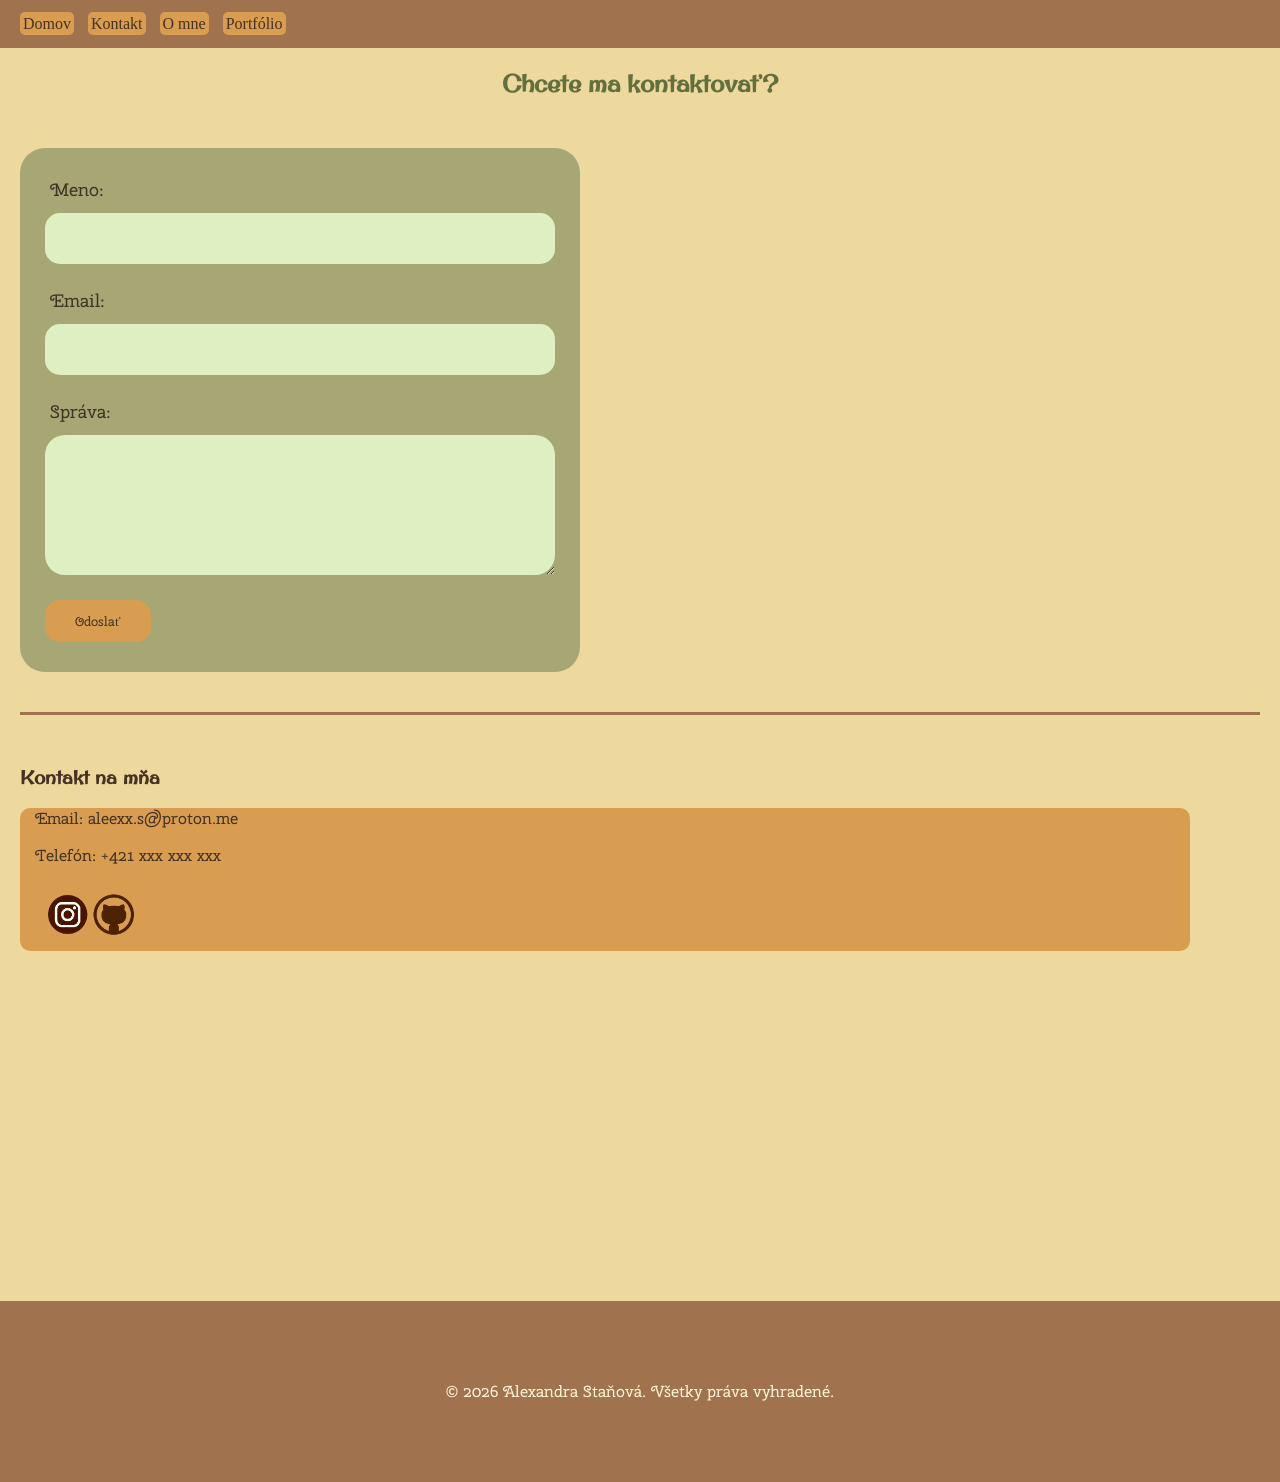
==== kontakt.html @ 29aafda0 "." ====
<!DOCTYPE html>
<html lang="en">
<head>
    <meta charset="UTF-8">
    <meta name="viewport" content="width=device-width, initial-scale=1.0">
    <link rel="stylesheet" href="assets/css/normalize.css">
    <link rel="stylesheet" href="assets/css/style.css">
    <title>Document</title>
</head>
<body>

<!--------------------------------------------------------------------->
    
    <header>
        <a href="index.html" class="header-domov">Domov</a>
        <a href="kontakt.html" class="header-kontakt">Kontakt</a>
        <a href="o-mne.html" class="header-omne">O mne</a>
        <a href="portfolio.html" class="header-portfolio">Portfólio</a>
    </header>

<!--------------------------------------------------------------------->

    <h2 class="kontakt-nadpis">Chcete ma kontaktovať?</h2>

    <section class="kontakt-form">
        <form>
            <label class="labels-kontakt">Meno:</label>
            <input type="text">

            <label class="labels-kontakt">Email:</label>
            <input type="email">

            <label class="labels-kontakt">Správa:</label>
            <textarea></textarea>

            <button type="submit">Odoslať</button>
        </form>
    </section>
<!--------------------------------------------------------------------->

    <h3 id="kontakt-border">Kontakt na mňa</h3>

    <section class="mail-telefon">
        <p>Email: aleexx.s@proton.me</p>
        <p>Telefón: +421 xxx xxx xxx</p>
        <img src="icons/Group 53.png" alt="kontakty" width="100px" height="auto">
    </section>

<!--------------------------------------------------------------------->

    <footer class="kontakt-footer">© 2026 Alexandra Staňová. Všetky práva vyhradené.</footer>

</body>
</html>
---- assets/css/style.css ----
@import url('https://fonts.googleapis.com/css2?family=Irish+Grover&family=Julius+Sans+One&family=Montserrat:ital,wght@0,100..900;1,100..900&display=swap');
@import url('https://fonts.googleapis.com/css2?family=Irish+Grover&family=Julius+Sans+One&family=Montserrat:ital,wght@0,100..900;1,100..900&family=Original+Surfer&display=swap');
@import url('https://fonts.googleapis.com/css2?family=Cherry+Swash:wght@400;700&family=Irish+Grover&family=Julius+Sans+One&family=Montserrat:ital,wght@0,100..900;1,100..900&family=Original+Surfer&display=swap');

:root{
    --primarna-pozadie: #EDD89D;
    --primarna-header-footer-sekcie: #A0724D;
    --primarna-border-nav: #D89D51;
    --text-podnadpisy: #453223;

    --elementy-sekcie: #A7A775;
    --sekundarna-nadpisy: #636F3C;
    --sekundarna-meno: #6A5435;
    
    --nadpisy-projektov: #FFF5D8;
    --imput-bordery: #DEF0C1;
}


/*----------------------------------------------------------------------------------*/


body{
    background-color: var(--primarna-pozadie);
    margin: 0;
}

footer{
    font-family: Cherry Swash;
    background-color: var(--primarna-header-footer-sekcie);
    color: var(--nadpisy-projektov);
    padding-top: 80px;
    margin-top: 50px;
    padding-bottom: 80px;
    text-align: center;
}

header{
    background-color: var(--primarna-header-footer-sekcie);
    padding: 15px;

}
.header-domov{
    font-family: Irish Grover;
    color: var(--text-podnadpisy);
    background-color: var(--primarna-border-nav);
    margin-right: 10px;
    padding: 3px;
    border-radius: 5px;
    margin-left: 5px;
}
.header-kontakt{
    font-family: Irish Grover;
    color: var(--text-podnadpisy);
    background-color: var(--primarna-border-nav);
    margin-right: 10px;
    padding: 3px;
    border-radius: 5px;
}
.header-omne{
    font-family: Irish Grover;
    color: var(--text-podnadpisy);
    background-color: var(--primarna-border-nav);
    margin-right: 10px;
    padding: 3px;
    border-radius: 5px;
}
.header-portfolio{
    font-family: Irish Grover;
    color: var(--text-podnadpisy);
    background-color: var(--primarna-border-nav);
    margin-right: 10px;
    padding: 3px;
    border-radius: 5px;
}


/*-------------------------------------------------------------------------------------*/


/*toto je domovska stranka*/


.farba-mena{
    color: var(--sekundarna-meno);
    font-family: Original Surfer;
    
}
.farba-portfolio{
    color: var(--sekundarna-nadpisy);
    font-family: Irish Grover;
}



p{
    font-family: Cherry Swash;
    color: var(--text-podnadpisy);
}
h3{

    color: var(--text-podnadpisy);
    font-family: Original Surfer;
}
h2{
    color: var(--text-podnadpisy);
    font-family: Original Surfer;
}
h4{
    font-family: Cherry Swash;
    color: var(--nadpisy-projektov);
}




.domov-popis{
    background-color: var(--imput-bordery);
    padding: 5px;
    border: var(--imput-bordery);
    border-radius: 10px;
    margin-left: 20px;
    margin-right: 20px;
    margin-bottom: 70px;
}

.o-mne{
    background-color: var(--primarna-border-nav);
    border-radius: 6px;
    padding: 5px;
    border-color: var(--primarna-border-nav);
    border-bottom: var(--primarna-border-nav);
    border-right: var(--primarna-border-nav);
    color: var(--text-podnadpisy);
    margin-top: 40px;
}
.sekcia-viac-omne{
    display: flex;
    flex-direction: column;
    align-items: center;
    border-bottom: solid;
    color: var(--primarna-header-footer-sekcie);
    padding-bottom: 40px;
    margin-left: 30px;
    margin-right: 30px;
    text-align: center;
}



.viac-projektov{
    background-color: var(--imput-bordery);
    color: var(--text-podnadpisy);
    border-radius: 7px;
    padding: 7px;
}
.sekcia-viac-projektov{
    display: flex;
    flex-direction: column;
    align-items: center;
    margin-top: 50px;
}



.kontaktovat{
    background-color: var(--primarna-border-nav);
    color: var(--text-podnadpisy);
    margin-left: 10px;
}
.border-kontakt{
    border-top: solid;
    color: var(--elementy-sekcie);
    margin-top: 90px;
    padding-top: 20px;
    margin-left: 30px;
    margin-right: 30px;
}
#ozvite-sa-nadpis{
    margin-left: 10px;
}





.border-nazov{
    background-color: var(--primarna-border-nav);
    text-align: center;
    border-radius: 7px;
    margin-left: 60px;
    margin-right: 60px;
}
.border-popis{
    background-color: var(--primarna-border-nav);
    border-radius: 7px;
}
.naj-projekty{
    background-color: var(--primarna-header-footer-sekcie);
    padding: 55px;
}

.naj-projekty-nadpis{
    background-color: var(--elementy-sekcie);
    text-align: center;
    margin-top: 60px;
    margin-left: 30px;
    margin-right: 30px;
    border-radius: 8px;
    padding-bottom: 7px;
    padding-top: 7px;
}

.obrazky{
    color: var(--primarna-pozadie);
    border: solid;
    border-width: 3px;
    border-radius: 6px;
    display: block;
    margin-left: auto;
    margin-right: auto;
}

.projekt-monet{
    border-bottom: solid;
    color: var(--primarna-pozadie);
    padding-bottom: 50px;
}
.projekt-buducnost{
    border-bottom: solid;
    color: var(--primarna-pozadie);
    padding-top: 70px;
    padding-bottom: 50px;
}


a{
    text-decoration: none;
    font-family: Cherry Swash;
}








/*-------------------------------------------------------------------------------------*/


/*toto je o mne*/


.o-mne-p{
    background-color: var(--imput-bordery);
    margin-left: 20px;
    margin-right: 20px;
    border-radius: 10px;
}

.meno-o-mne{
    font-family: Original Surfer;
    color: var(--sekundarna-nadpisy);
    
}

.nadpis-o-mne{
    font-family: Irish Grover;
    margin-left: 20px;
    color: var(--sekundarna-meno);
    margin-bottom: -5px;
}

.profile-header{
    display: flex;
    align-items: center;
    padding-left: 20px;
    padding-right: 20px;
}

.zručnosti-nadpis{
    color: var(--sekundarna-nadpisy);
    background-color: var(--imput-bordery);
    text-align: center;
    margin-left: 50px;
    margin-right: 50px;
    border-radius: 10px;
    margin-top: 50px;
    margin-bottom: 40px;
    padding-top: 7px;
    padding-bottom: 7px;
}
.zručnosti-sekcia{
    border-top: solid;
    border-bottom: solid;
    color: var(--elementy-sekcie);
    margin-left: 20px;
    margin-right: 20px;
    margin-top: 75px;
    margin-bottom: 90px;
}

#pfp{
    color: var(--primarna-header-footer-sekcie);
    border: solid;
    border-width: 6px;
    border-radius: 50%;
    display: block;
    width: 150px;
    margin-left: auto; /* pushes image to the right inside .profile-header */
    margin-right: 0;
    margin-bottom: 20px;
    margin-top: 20px;
}

.zručnosti-kvety{
    margin-left: 15px;
    margin-right: 15px;
    margin-bottom: 40px;
}






/*-------------------------------------------------------------------------------------*/


/*toto je portfolio*/


.projekty-portfolio{
    font-family: Irish Grover;
    color: var(--sekundarna-nadpisy);
    text-align: right;
}
.portfolio-text{
    background-color: var(--imput-bordery);
    border-radius: 10px;
    margin-bottom: 35px;
}
.projekty-uvod{
    border-bottom: solid;
    color: var(--primarna-header-footer-sekcie);
    margin-left: 20px;
    margin-right: 20px;
    margin-bottom: 90px;
}



.projekty-nazvy{
    background-color: var(--primarna-border-nav);
    color: var(--nadpisy-projektov);
    text-align: center;
    border-radius: 8px;
    margin-left: 70px;
    margin-right: 70px;
    font-family: Cherry Swash;
    padding: 5px;
}

.projekty-popis{
    background-color: var(--primarna-border-nav);
    border-radius: 5px;
    margin-left: 20px;
    margin-right: 20px;
    margin-bottom: 70px;
}

.projekt{
    border-color: var(--primarna-header-footer-sekcie);
    border: solid;
}

.projekty-sekcie{
    border-bottom: solid;
    margin-left: 20px;
    margin-right: 20px;
    color: var(--primarna-header-footer-sekcie);
    margin-bottom: 60px;
}



.obrazky2{
    color: var(--primarna-header-footer-sekcie);
    border: solid;
    border-radius: 5px;
    border-width: 4px;
    display: block;
    margin-left: auto;
    margin-right: auto;
}






/*-------------------------------------------------------------------------------------*/


/*toto je kontakt*/


.kontakt-nadpis{
    color: var(--sekundarna-nadpisy);
    text-align: center;
}

form{
    background-color: var(--elementy-sekcie);
    margin-left: 20px;
    margin-right: 20px;
    padding: 30px 25px;
    border-radius: 25px;
    max-width: 560px;
    box-sizing: border-box;
}

.labels-kontakt{
    display: block;
    font-family: Cherry Swash;
    color: var(--text-podnadpisy);
    margin-bottom: 12px;
    margin-left: 5px;
    font-size: 18px;
}

input{
    display: block;
    width: 100%;
    background-color: var(--imput-bordery);
    border: none;
    border-radius: 15px;
    padding: 18px 16px;
    margin-bottom: 25px;
    box-sizing: border-box;
}

textarea{
    display: block;
    width: 100%;
    min-height: 140px;
    background-color: var(--imput-bordery);
    border: none;
    border-radius: 20px;
    padding: 18px 16px;
    margin-bottom: 25px;
    box-sizing: border-box;
}

button{
    display: inline-flex;
    align-items: center;
    justify-content: center;
    margin-left: auto;
    padding: 12px 30px;
    border: none;
    border-radius: 15px;
    background-color: var(--primarna-border-nav);
    color: var(--text-podnadpisy);
    font-family: Cherry Swash;
    cursor: pointer;
}

.mail-telefon{
    background-color: var(--primarna-border-nav);
    margin-left: 20px;
    margin-right: 90px;
    padding-left: 15px;
    border-radius: 10px;
}

.kontakt-footer{
    margin-top: 350px;
    padding-bottom: 80px;
}

.kontakt-form{
    margin-top: 50px;
}
#kontakt-border{
    border-top: solid;
    border-color: var(--primarna-header-footer-sekcie);
    margin-top: 40px;
    padding-top: 50px;
    margin-left: 20px;
    margin-right: 20px;
}
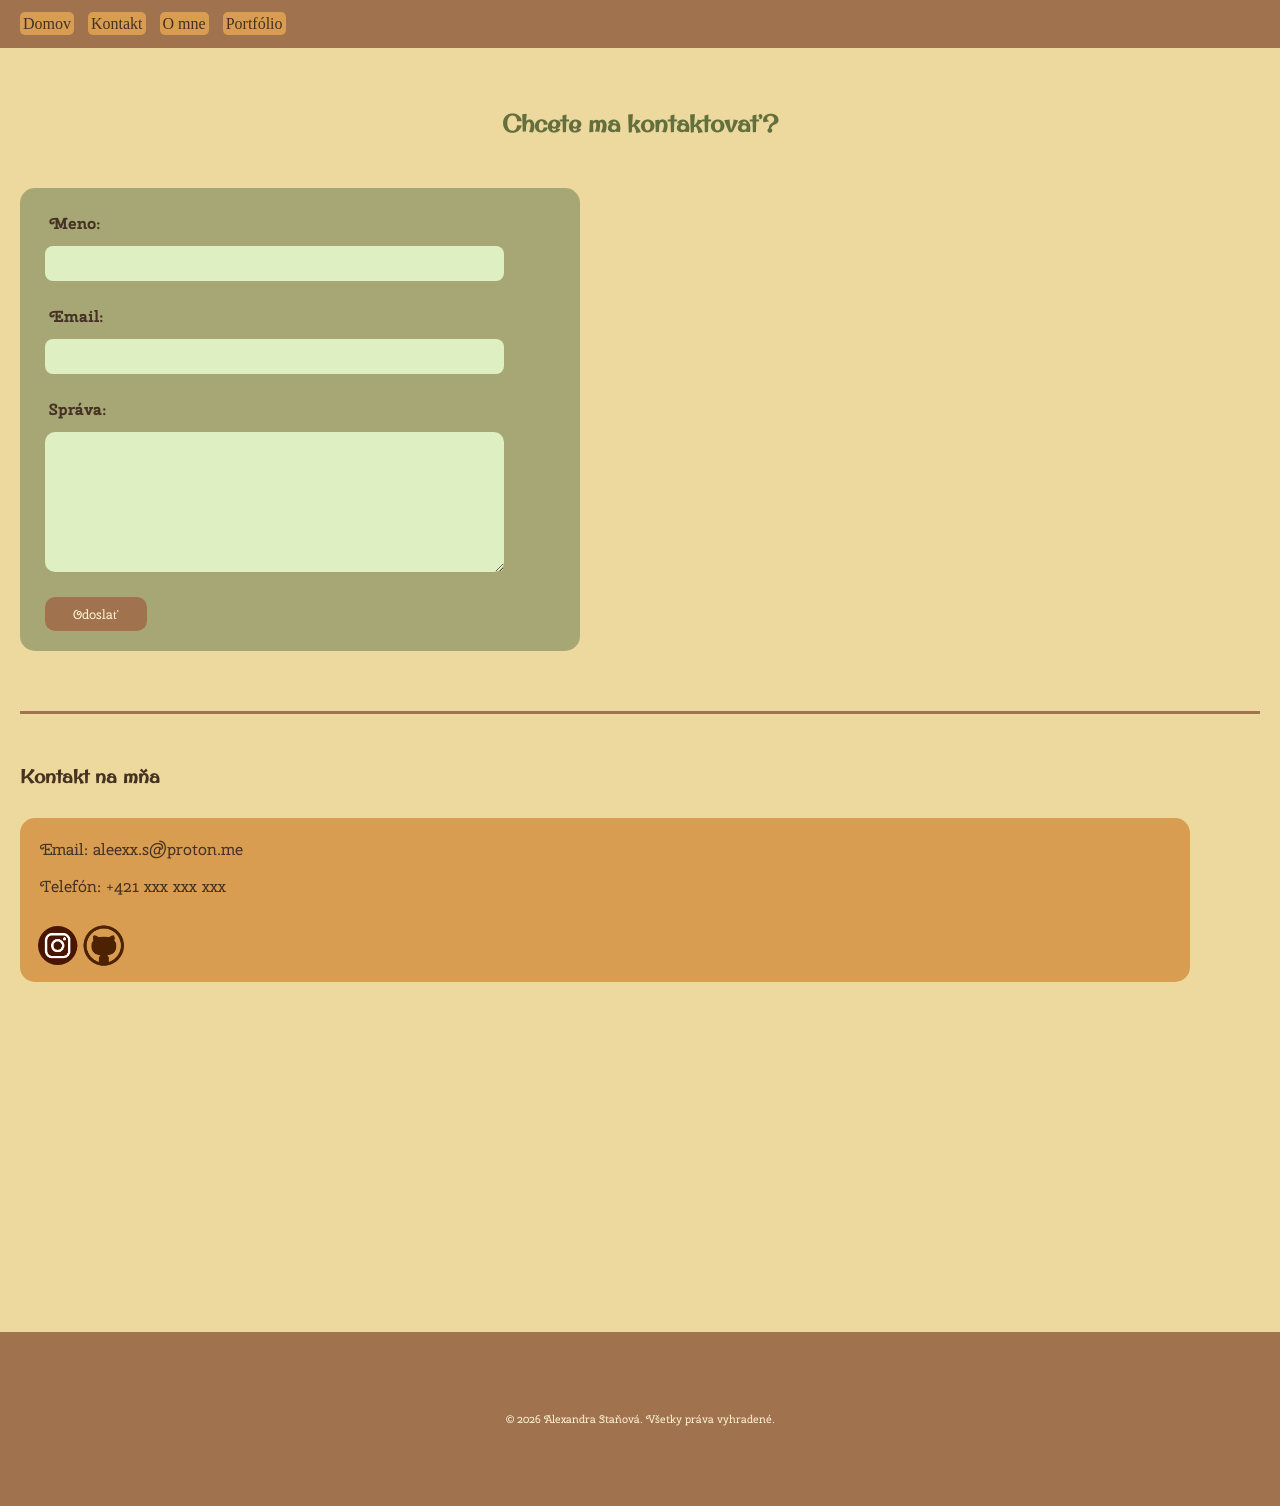
==== commit 10324659: "." ====
--- a/kontakt.html
+++ b/kontakt.html
@@ -43,7 +43,7 @@
     <section class="mail-telefon">
         <p>Email: aleexx.s@proton.me</p>
         <p>Telefón: +421 xxx xxx xxx</p>
-        <img src="icons/Group 53.png" alt="kontakty" width="100px" height="auto">
+        <img id="ikonky" src="icons/Group 53.png" alt="kontakty" width="100px" height="auto">
     </section>
 
 <!--------------------------------------------------------------------->
--- a/assets/css/style.css
+++ b/assets/css/style.css
@@ -33,6 +33,8 @@
     margin-top: 50px;
     padding-bottom: 80px;
     text-align: center;
+    font-size: 11px;
+    font-weight: lighter;
 }
 
 header{
@@ -116,12 +118,41 @@
 
 .domov-popis{
     background-color: var(--imput-bordery);
-    padding: 5px;
+    padding: 20px 20px 18px;
     border: var(--imput-bordery);
     border-radius: 10px;
-    margin-left: 20px;
-    margin-right: 20px;
-    margin-bottom: 70px;
+    margin: 0;
+    box-sizing: border-box;
+    max-width: 560px;
+}
+
+.hero{
+    display: flex;
+    align-items: flex-start;
+    gap: 30px;
+    margin: 20px;
+}
+
+.hero-image img{
+    display: block;
+    width: 100px;
+    height: auto;
+}
+
+.hero-text{
+    display: flex;
+    flex-direction: column;
+    gap: 20px;
+}
+
+.hero-headings h1{
+    margin: 0;
+}
+
+.hero-headings{
+    display: flex;
+    flex-direction: column;
+    gap: 5px;
 }
 
 .o-mne{
@@ -133,6 +164,8 @@
     border-right: var(--primarna-border-nav);
     color: var(--text-podnadpisy);
     margin-top: 40px;
+    font-size: 14px;
+    margin-bottom: 25px;
 }
 .sekcia-viac-omne{
     display: flex;
@@ -144,6 +177,7 @@
     margin-left: 30px;
     margin-right: 30px;
     text-align: center;
+    margin-top: 70px;
 }
 
 
@@ -153,6 +187,7 @@
     color: var(--text-podnadpisy);
     border-radius: 7px;
     padding: 7px;
+    font-size: 14px;
 }
 .sekcia-viac-projektov{
     display: flex;
@@ -190,10 +225,12 @@
     border-radius: 7px;
     margin-left: 60px;
     margin-right: 60px;
+    font-size: 15px;
 }
 .border-popis{
     background-color: var(--primarna-border-nav);
     border-radius: 7px;
+    font-size: 13px;
 }
 .naj-projekty{
     background-color: var(--primarna-header-footer-sekcie);
@@ -203,12 +240,14 @@
 .naj-projekty-nadpis{
     background-color: var(--elementy-sekcie);
     text-align: center;
-    margin-top: 60px;
-    margin-left: 30px;
-    margin-right: 30px;
-    border-radius: 8px;
-    padding-bottom: 7px;
-    padding-top: 7px;
+    margin-top: 100px;
+    margin-left: 60px;
+    margin-right: 60px;
+    border-radius: 10px;
+    padding-bottom: 11px;
+    padding-top: 11px;
+    font-size: 18px;
+    margin-bottom: 25px;
 }
 
 .obrazky{
@@ -256,13 +295,20 @@
     background-color: var(--imput-bordery);
     margin-left: 20px;
     margin-right: 20px;
-    border-radius: 10px;
+    border-radius: 15px;
+    font-size: 14px;
+    padding-top: 5px;
+    padding-bottom: 5px;
+    padding-left: 20px;
+    padding-right: 20px;
+    margin-top: 20px;
 }
 
 .meno-o-mne{
     font-family: Original Surfer;
     color: var(--sekundarna-nadpisy);
-    
+    margin-top: -60px;
+    font-weight: 600;
 }
 
 .nadpis-o-mne{
@@ -270,6 +316,8 @@
     margin-left: 20px;
     color: var(--sekundarna-meno);
     margin-bottom: -5px;
+    font-size: 27px;
+    font-weight: lighter;
 }
 
 .profile-header{
@@ -290,6 +338,8 @@
     margin-bottom: 40px;
     padding-top: 7px;
     padding-bottom: 7px;
+    font-size: 22px;
+    font-weight: 600;
 }
 .zručnosti-sekcia{
     border-top: solid;
@@ -311,7 +361,7 @@
     margin-left: auto; /* pushes image to the right inside .profile-header */
     margin-right: 0;
     margin-bottom: 20px;
-    margin-top: 20px;
+    margin-top: 70px;
 }
 
 .zručnosti-kvety{
@@ -335,17 +385,26 @@
     font-family: Irish Grover;
     color: var(--sekundarna-nadpisy);
     text-align: right;
+    margin-top: 30px;
+    font-size: 45px;
+    font-weight: lighter;
 }
 .portfolio-text{
     background-color: var(--imput-bordery);
-    border-radius: 10px;
+    border-radius: 15px;
     margin-bottom: 35px;
+    font-size: 13px;
+    padding-left: 15px;
+    padding-right: 15px;
+    padding-bottom: 15px;
+    padding-top: 15px;
+    margin-left: 50px;
 }
 .projekty-uvod{
     border-bottom: solid;
     color: var(--primarna-header-footer-sekcie);
-    margin-left: 20px;
-    margin-right: 20px;
+    margin-left: 30px;
+    margin-right: 30px;
     margin-bottom: 90px;
 }
 
@@ -355,19 +414,29 @@
     background-color: var(--primarna-border-nav);
     color: var(--nadpisy-projektov);
     text-align: center;
-    border-radius: 8px;
+    border-radius: 9px;
     margin-left: 70px;
     margin-right: 70px;
     font-family: Cherry Swash;
-    padding: 5px;
+    font-size: 17px;
+    font-weight: lighter;
+    padding-top: 8px;
+    padding-bottom: 8px;
 }
 
 .projekty-popis{
     background-color: var(--primarna-border-nav);
-    border-radius: 5px;
+    border-radius: 10px;
     margin-left: 20px;
     margin-right: 20px;
     margin-bottom: 70px;
+    font-size: 13px;
+    padding-top: 15px;
+    padding-bottom: 25px;
+    padding-left: 20px;
+    padding-right: 20px;
+    text-align: center;
+    margin-top: 25px;
 }
 
 .projekt{
@@ -377,8 +446,8 @@
 
 .projekty-sekcie{
     border-bottom: solid;
-    margin-left: 20px;
-    margin-right: 20px;
+    margin-left: 30px;
+    margin-right: 30px;
     color: var(--primarna-header-footer-sekcie);
     margin-bottom: 60px;
 }
@@ -409,6 +478,7 @@
 .kontakt-nadpis{
     color: var(--sekundarna-nadpisy);
     text-align: center;
+    margin-top: 60px;
 }
 
 form{
@@ -416,7 +486,9 @@
     margin-left: 20px;
     margin-right: 20px;
     padding: 30px 25px;
-    border-radius: 25px;
+    padding-top: 25px;
+    padding-bottom: 20px;
+    border-radius: 15px;
     max-width: 560px;
     box-sizing: border-box;
 }
@@ -427,28 +499,29 @@
     color: var(--text-podnadpisy);
     margin-bottom: 12px;
     margin-left: 5px;
-    font-size: 18px;
+    font-size: 16px;
+    font-weight: 600;
 }
 
 input{
     display: block;
-    width: 100%;
+    width: 90%;
     background-color: var(--imput-bordery);
     border: none;
-    border-radius: 15px;
-    padding: 18px 16px;
+    border-radius: 8px;
+    padding: 10px 8px;
     margin-bottom: 25px;
     box-sizing: border-box;
 }
 
 textarea{
     display: block;
-    width: 100%;
+    width: 90%;
     min-height: 140px;
     background-color: var(--imput-bordery);
     border: none;
-    border-radius: 20px;
-    padding: 18px 16px;
+    border-radius: 10px;
+    padding: 10px 8px;
     margin-bottom: 25px;
     box-sizing: border-box;
 }
@@ -458,11 +531,11 @@
     align-items: center;
     justify-content: center;
     margin-left: auto;
-    padding: 12px 30px;
+    padding: 8px 28px;
     border: none;
-    border-radius: 15px;
-    background-color: var(--primarna-border-nav);
-    color: var(--text-podnadpisy);
+    border-radius: 10px;
+    background-color: var(--primarna-header-footer-sekcie);
+    color: var(--nadpisy-projektov);
     font-family: Cherry Swash;
     cursor: pointer;
 }
@@ -472,7 +545,11 @@
     margin-left: 20px;
     margin-right: 90px;
     padding-left: 15px;
-    border-radius: 10px;
+    border-radius: 15px;
+    padding-top: 5px;
+    padding-left: 20px;
+    padding-right: 5px;
+    
 }
 
 .kontakt-footer{
@@ -486,8 +563,13 @@
 #kontakt-border{
     border-top: solid;
     border-color: var(--primarna-header-footer-sekcie);
-    margin-top: 40px;
+    margin-top: 60px;
     padding-top: 50px;
     margin-left: 20px;
     margin-right: 20px;
+    margin-bottom: 30px;
+}
+
+#ikonky{
+    margin-left: -15px;
 }
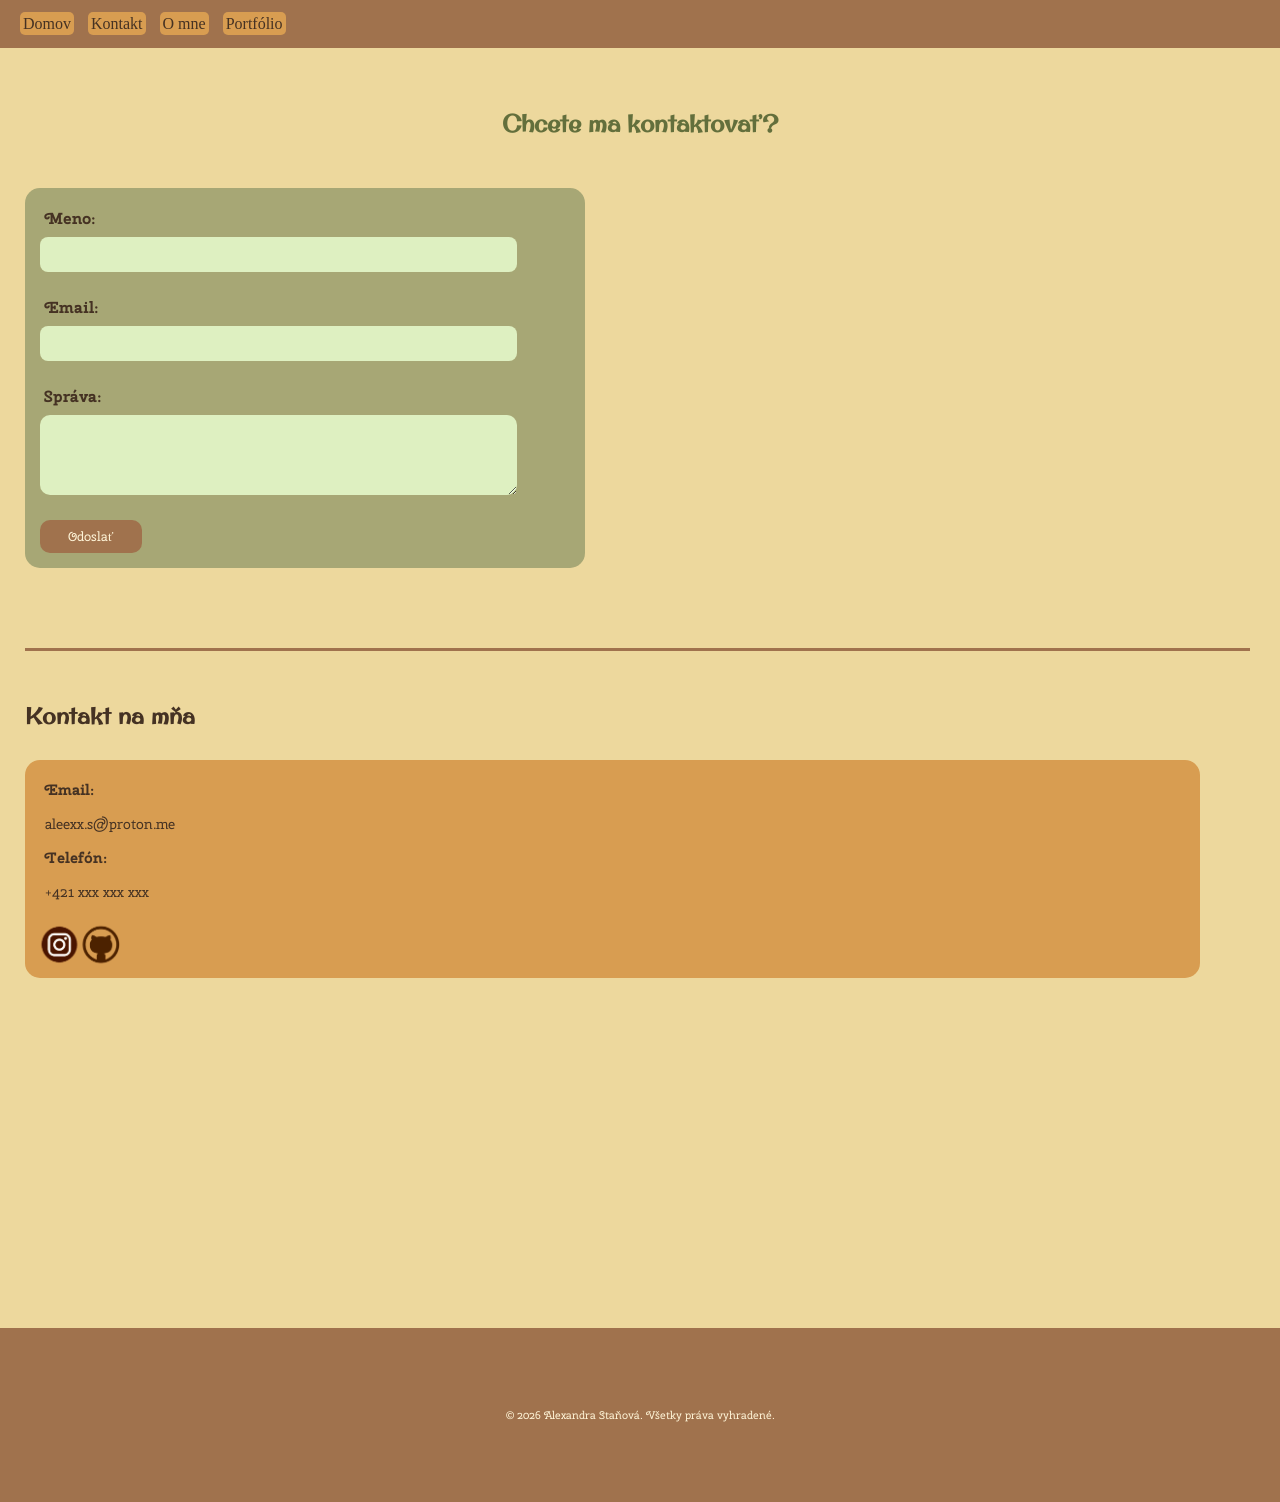
==== commit e5958808: "." ====
--- a/kontakt.html
+++ b/kontakt.html
@@ -41,9 +41,9 @@
     <h3 id="kontakt-border">Kontakt na mňa</h3>
 
     <section class="mail-telefon">
-        <p>Email: aleexx.s@proton.me</p>
-        <p>Telefón: +421 xxx xxx xxx</p>
-        <img id="ikonky" src="icons/Group 53.png" alt="kontakty" width="100px" height="auto">
+        <p class="kontakt-nazvy">Email:</p><p>aleexx.s@proton.me</p>
+        <p class="kontakt-nazvy">Telefón:</p><p>+421 xxx xxx xxx</p>
+        <img id="ikonky" src="icons/Group 53.png" alt="kontakty" width="90px" height="auto">
     </section>
 
 <!--------------------------------------------------------------------->
--- a/assets/css/style.css
+++ b/assets/css/style.css
@@ -86,11 +86,15 @@
 .farba-mena{
     color: var(--sekundarna-meno);
     font-family: Original Surfer;
-    
+    font-size: 22px;
+    letter-spacing: 5px;
+    padding-top: 20px;
 }
 .farba-portfolio{
     color: var(--sekundarna-nadpisy);
     font-family: Irish Grover;
+    font-size: 50px;
+    font-weight: light;
 }
 
 
@@ -118,12 +122,17 @@
 
 .domov-popis{
     background-color: var(--imput-bordery);
-    padding: 20px 20px 18px;
+    padding-right: 20px;
+    padding-bottom: 5px;
+    padding-top: 5px;
+    padding-left: 20px;
+    /*padding: 20px 20px 18px;*/
     border: var(--imput-bordery);
-    border-radius: 10px;
+    border-radius: 15px;
     margin: 0;
     box-sizing: border-box;
     max-width: 560px;
+    font-size: 13px;
 }
 
 .hero{
@@ -134,7 +143,7 @@
 }
 
 .hero-image img{
-    display: block;
+    /*display: block;*/
     width: 100px;
     height: auto;
 }
@@ -152,7 +161,7 @@
 .hero-headings{
     display: flex;
     flex-direction: column;
-    gap: 5px;
+    /*gap: 5px;*/
 }
 
 .o-mne{
@@ -222,19 +231,22 @@
 .border-nazov{
     background-color: var(--primarna-border-nav);
     text-align: center;
+    border-radius: 10px;
+    font-size: 14px;
+}
+.border-popis{
+    background-color: var(--primarna-border-nav);
     border-radius: 7px;
-    margin-left: 60px;
-    margin-right: 60px;
-    font-size: 15px;
-}
-.border-popis{
-    background-color: var(--primarna-border-nav);
-    border-radius: 7px;
-    font-size: 13px;
+    font-size: 12px;
+    padding: 0 10px 2px;
 }
 .naj-projekty{
     background-color: var(--primarna-header-footer-sekcie);
-    padding: 55px;
+    padding: 24px 18px 36px;
+    display: grid;
+    gap: 22px;
+    max-width: 980px;
+    margin: 0 auto;
 }
 
 .naj-projekty-nadpis{
@@ -254,23 +266,38 @@
     color: var(--primarna-pozadie);
     border: solid;
     border-width: 3px;
-    border-radius: 6px;
+    border-radius: 10px;
     display: block;
-    margin-left: auto;
-    margin-right: auto;
-}
-
-.projekt-monet{
-    border-bottom: solid;
+    width: 160px;
+    height: auto;
+    margin: 0 auto;
+    
+}
+
+.projekt-karta{
+    display: grid;
+    grid-template-columns: 180px 1fr;
+    gap: 10px;
+    align-items: center;
+    border-bottom: 2px solid var(--primarna-pozadie);
+    padding-bottom: 40px;
+}
+
+.projekt-text{
+    display: flex;
+    flex-direction: column;
+    gap: 10px;
+}
+
+.projekt-monet,
+.projekt-buducnost{
     color: var(--primarna-pozadie);
-    padding-bottom: 50px;
-}
+}
+
 .projekt-buducnost{
-    border-bottom: solid;
-    color: var(--primarna-pozadie);
-    padding-top: 70px;
-    padding-bottom: 50px;
-}
+    padding-top: 8px;
+}
+
 
 
 a{
@@ -338,8 +365,9 @@
     margin-bottom: 40px;
     padding-top: 7px;
     padding-bottom: 7px;
-    font-size: 22px;
+    font-size: 21px;
     font-weight: 600;
+    
 }
 .zručnosti-sekcia{
     border-top: solid;
@@ -365,9 +393,19 @@
 }
 
 .zručnosti-kvety{
-    margin-left: 15px;
-    margin-right: 15px;
-    margin-bottom: 40px;
+    display: grid;
+    grid-template-columns: repeat(2, 1fr);
+    gap: 12px 10px;
+    justify-items: center;
+    align-items: center;
+    margin: 0 12px 30px;
+}
+
+.zručnosti-kvety img{
+    width: 135px;
+    height: auto;
+    display: block;
+    
 }
 
 
@@ -483,21 +521,22 @@
 
 form{
     background-color: var(--elementy-sekcie);
-    margin-left: 20px;
-    margin-right: 20px;
-    padding: 30px 25px;
-    padding-top: 25px;
-    padding-bottom: 20px;
+    margin-left: 25px;
+    margin-right: 25px;
+    padding: 20px 15px;
+    padding-top: 20px;
+    padding-bottom: 15px;
     border-radius: 15px;
     max-width: 560px;
     box-sizing: border-box;
+    margin-bottom: 80px;
 }
 
 .labels-kontakt{
     display: block;
     font-family: Cherry Swash;
     color: var(--text-podnadpisy);
-    margin-bottom: 12px;
+    margin-bottom: 8px;
     margin-left: 5px;
     font-size: 16px;
     font-weight: 600;
@@ -517,7 +556,7 @@
 textarea{
     display: block;
     width: 90%;
-    min-height: 140px;
+    min-height: 80px;
     background-color: var(--imput-bordery);
     border: none;
     border-radius: 10px;
@@ -538,18 +577,19 @@
     color: var(--nadpisy-projektov);
     font-family: Cherry Swash;
     cursor: pointer;
+    font-size: 13px;
 }
 
 .mail-telefon{
     background-color: var(--primarna-border-nav);
-    margin-left: 20px;
-    margin-right: 90px;
+    margin-left: 25px;
+    margin-right: 80px;
     padding-left: 15px;
     border-radius: 15px;
     padding-top: 5px;
     padding-left: 20px;
-    padding-right: 5px;
-    
+    padding-right: 100px;
+    font-size: 14px;
 }
 
 .kontakt-footer{
@@ -565,11 +605,25 @@
     border-color: var(--primarna-header-footer-sekcie);
     margin-top: 60px;
     padding-top: 50px;
-    margin-left: 20px;
-    margin-right: 20px;
+    margin-left: 25px;
+    margin-right: 30px;
     margin-bottom: 30px;
+    font-size: 23px;
 }
 
 #ikonky{
     margin-left: -15px;
+}
+
+.kontakt-nazvy{
+    font-weight: bold;
+    font-size: 15px;
+}
+
+/*---------------------------------------------------------------------------------------------*/
+
+
+@media (min-width: 1024px){
+
+
 }
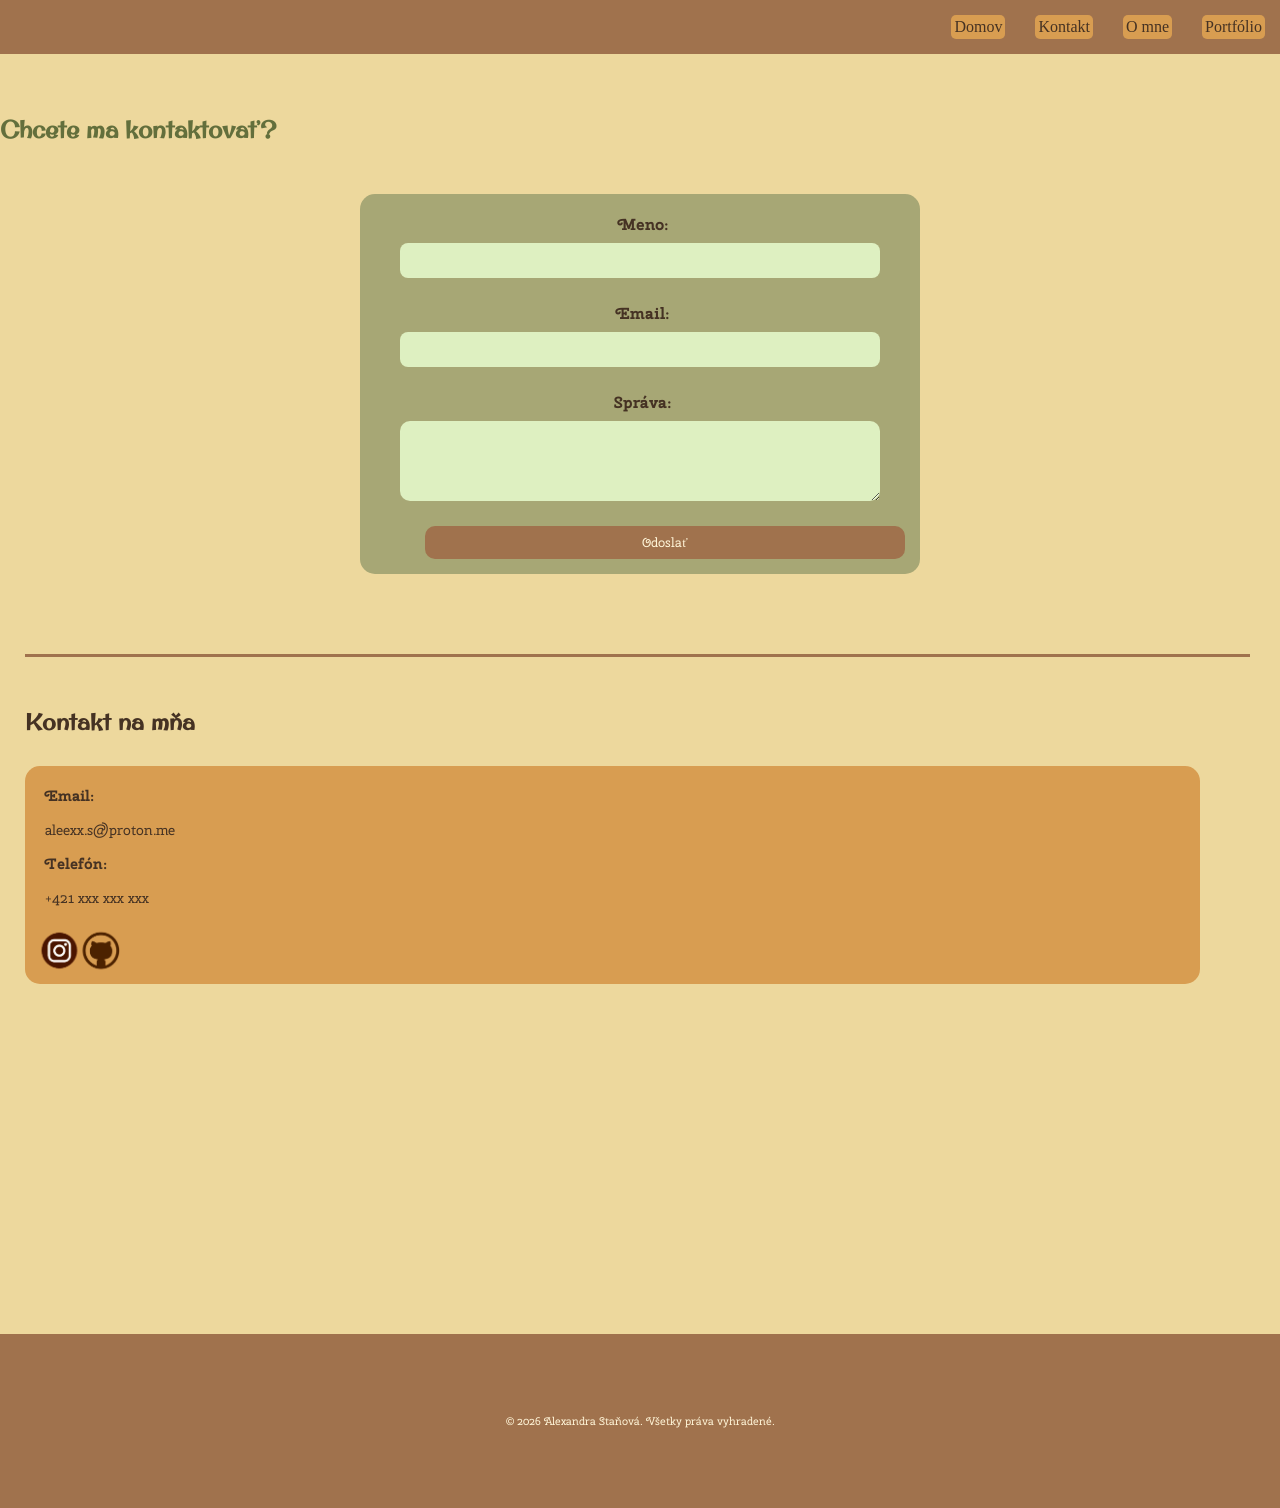
==== commit 276af3ae: "." ====
--- a/kontakt.html
+++ b/kontakt.html
@@ -5,17 +5,20 @@
     <meta name="viewport" content="width=device-width, initial-scale=1.0">
     <link rel="stylesheet" href="assets/css/normalize.css">
     <link rel="stylesheet" href="assets/css/style.css">
-    <title>Document</title>
+    <title>Portfólio Kontakt</title>
 </head>
 <body>
 
 <!--------------------------------------------------------------------->
     
     <header>
-        <a href="index.html" class="header-domov">Domov</a>
-        <a href="kontakt.html" class="header-kontakt">Kontakt</a>
-        <a href="o-mne.html" class="header-omne">O mne</a>
-        <a href="portfolio.html" class="header-portfolio">Portfólio</a>
+        <button type="button" class="nav-toggle" aria-expanded="false" aria-controls="site-navigation" aria-label="Otvoriť menu">☰</button>
+        <nav id="site-navigation" class="site-nav" aria-label="Hlavná navigácia">
+            <a href="index.html" class="header-domov">Domov</a>
+            <a href="kontakt.html" class="header-kontakt">Kontakt</a>
+            <a href="o-mne.html" class="header-omne">O mne</a>
+            <a href="portfolio.html" class="header-portfolio">Portfólio</a>
+        </nav>
     </header>
 
 <!--------------------------------------------------------------------->
@@ -50,5 +53,15 @@
 
     <footer class="kontakt-footer">© 2026 Alexandra Staňová. Všetky práva vyhradené.</footer>
 
+    <script>
+        const navToggle = document.querySelector('.nav-toggle');
+        const siteNav = document.querySelector('.site-nav');
+
+        navToggle?.addEventListener('click', () => {
+            const expanded = navToggle.getAttribute('aria-expanded') === 'true';
+            navToggle.setAttribute('aria-expanded', String(!expanded));
+            siteNav?.classList.toggle('open');
+        });
+    </script>
 </body>
 </html>
--- a/assets/css/style.css
+++ b/assets/css/style.css
@@ -18,6 +18,9 @@
 
 
 /*----------------------------------------------------------------------------------*/
+
+
+
 
 
 body{
@@ -40,7 +43,33 @@
 header{
     background-color: var(--primarna-header-footer-sekcie);
     padding: 15px;
-
+    position: sticky;
+    top: 0;
+    z-index: 100;
+}
+.nav-toggle{
+    display: inline-flex;
+    align-items: center;
+    justify-content: center;
+    font-family: Irish Grover;
+    color: var(--text-podnadpisy);
+    background-color: var(--primarna-border-nav);
+    border: none;
+    border-radius: 5px;
+    padding: 8px 12px;
+    cursor: pointer;
+}
+.site-nav{
+    display: none;
+    flex-direction: column;
+    gap: 10px;
+    margin-top: 12px;
+}
+.site-nav.open{
+    display: flex;
+}
+.site-nav a{
+    margin: 0;
 }
 .header-domov{
     font-family: Irish Grover;
@@ -144,7 +173,7 @@
 
 .hero-image img{
     /*display: block;*/
-    width: 100px;
+    width: 150px;
     height: auto;
 }
 
@@ -162,6 +191,14 @@
     display: flex;
     flex-direction: column;
     /*gap: 5px;*/
+}
+
+.hero-portfolio-line{
+    display: flex;
+    flex-direction: row;
+    flex-wrap: wrap;
+    gap: 8px;
+    align-items: baseline;
 }
 
 .o-mne{
@@ -203,6 +240,7 @@
     flex-direction: column;
     align-items: center;
     margin-top: 50px;
+    margin-bottom: 30px;
 }
 
 
@@ -210,7 +248,13 @@
 .kontaktovat{
     background-color: var(--primarna-border-nav);
     color: var(--text-podnadpisy);
-    margin-left: 10px;
+    font-size: 13px;
+    padding-top: 8px;
+    padding-bottom: 8px;
+    padding-left: 8px;
+    padding-right: 8px;
+    border-radius: 7px;
+    
 }
 .border-kontakt{
     border-top: solid;
@@ -219,10 +263,16 @@
     padding-top: 20px;
     margin-left: 30px;
     margin-right: 30px;
+    display: flex;
+    align-items: center;
+    gap: 12px;
+    flex-wrap: wrap;
 }
 #ozvite-sa-nadpis{
-    margin-left: 10px;
-}
+    margin-left: 0px;
+    font-size: 20px;
+}
+
 
 
 
@@ -232,27 +282,29 @@
     background-color: var(--primarna-border-nav);
     text-align: center;
     border-radius: 10px;
+    padding-top: 2px;
     font-size: 14px;
 }
 .border-popis{
     background-color: var(--primarna-border-nav);
     border-radius: 7px;
     font-size: 12px;
-    padding: 0 10px 2px;
+    padding: 2px 10px 2px;
 }
 .naj-projekty{
     background-color: var(--primarna-header-footer-sekcie);
     padding: 24px 18px 36px;
     display: grid;
     gap: 22px;
-    max-width: 980px;
-    margin: 0 auto;
+    max-width: 1277px;
+    margin-bottom: 140px;
+
 }
 
 .naj-projekty-nadpis{
     background-color: var(--elementy-sekcie);
     text-align: center;
-    margin-top: 100px;
+    margin-top: 140px;
     margin-left: 60px;
     margin-right: 60px;
     border-radius: 10px;
@@ -280,11 +332,11 @@
     gap: 10px;
     align-items: center;
     border-bottom: 2px solid var(--primarna-pozadie);
-    padding-bottom: 40px;
+    padding-bottom: 70px;
 }
 
 .projekt-text{
-    display: flex;
+    /*display: flex;*/
     flex-direction: column;
     gap: 10px;
 }
@@ -296,8 +348,12 @@
 
 .projekt-buducnost{
     padding-top: 8px;
-}
-
+    margin-top: 40px;
+}
+
+.projekt-monet{
+    margin-top: 50px;
+}
 
 
 a{
@@ -425,7 +481,7 @@
     text-align: right;
     margin-top: 30px;
     font-size: 45px;
-    font-weight: lighter;
+    font-weight: light;
 }
 .portfolio-text{
     background-color: var(--imput-bordery);
@@ -623,7 +679,324 @@
 /*---------------------------------------------------------------------------------------------*/
 
 
-@media (min-width: 1024px){
-
+/*=========POČÍTAČOVÁ VERZIA=========*/
+
+
+@media (min-width: 768px){
+    .kontakt-nadpis{
+        text-align: left;
+    }
+
+    form{
+        margin-left: auto;
+        margin-right: auto;
+        width: min(560px, calc(100% - 40px));
+        display: flex;
+        flex-direction: column;
+        align-items: center;
+        text-align: center;
+    }
+
+    .labels-kontakt,
+    input,
+    textarea,
+    button{
+        width: 100%;
+        max-width: 480px;
+        box-sizing: border-box;
+    }
+
+    header{
+        display: flex;
+        justify-content: flex-end;
+        align-items: center;
+        gap: 30px;
+    }
+
+    .site-nav{
+        display: flex;
+        flex-direction: row;
+        gap: 30px;
+        margin-top: 0;
+    }
+
+    .nav-toggle{
+        display: none;
+    }
+
+    .hero{
+        display: flex;
+        align-items: center;
+        justify-content: center;
+        gap: 36px;
+        margin: 30px auto 0;
+        max-width: 1100px;
+        flex-direction: row-reverse;
+    }
+
+    .hero-image{
+        flex: 0 0 280px;
+        display: flex;
+        justify-content: center;
+        align-items: center;
+    }
+
+    .hero-image img{
+        width: 280px;
+        height: auto;
+        display: block;
+        margin-right: 20px;
+    }
+
+    .hero-text{
+        flex: 1 1 420px;
+        max-width: 640px;
+        gap: 24px;
+        align-items: flex-start;
+        text-align: left;
+        margin-left: 50px;
+        font-size: 500px;
+    }
+    .farba-mena{
+        font-size: 40px;
+        letter-spacing: 25px;
+        font-weight: 500;
+    }
+    .farba-portfolio{
+        font-size: 68px;
+    }
+
+    .domov-popis{
+        max-width: 640px;
+        font-size: 15px;
+        padding: 14px 18px;
+        margin-left: -5px;
+    }
+
+    #id-viac-omne{
+        font-size: 23px;
+    }
+    .o-mne{
+        font-size: 16px;
+        padding-left: 10px;
+        padding-right: 10px;
+        padding-top: 10px;
+        padding-bottom: 10px;
+        border-radius: 10px;
+    }
+
+    .sekcia-viac-omne{
+        margin-left: 80px;
+        margin-right: 80px;
+    }
+
+    .naj-projekty-nadpis{
+        font-size: 25px;
+        padding-top: 12px;
+        padding-bottom: 12px;
+        margin-left: 210px;
+        margin-right: 210px;
+        border-radius: 12px;
+    }
+
+    .naj-projekty{
+        grid-template-columns: repeat(2, 1fr);
+        align-items: start;
+        gap: 30px;
+    }
+
+    .projekt-karta{
+        display: flex;
+        flex-direction: column;
+        align-items: center;
+        gap: 14px;
+        padding-bottom: 30px;
+        text-align: center;
+    }
+
+    .obrazky{
+        width: 200px;
+        margin: 0 auto;
+    }
+
+    .projekt-text{
+        width: 100%;
+        display: flex;
+        flex-direction: column;
+        align-items: center;
+        gap: 12px;
+        text-align: center;
+    }
+
+    .border-nazov{
+        padding-right: 15px;
+        padding-left: 15px;
+        font-size: 17px;
+    }
+
+    .border-popis{
+        margin-right: 90px;
+        margin-left: 90px;
+        padding-right: 15px;
+        padding-left: 15px;
+        font-size: 15px;
+    }
+
+    .projekt-buducnost,
+    .projekt-monet{
+        margin-top: 35px;
+        padding-top: 0;
+    }
+
+    .projekty-uvod{
+        text-align: left;
+        max-width: 1100px;
+        margin: 0 auto 90px;
+        padding: 0 40px;
+    }
+
+    .projekty-portfolio,
+    .portfolio-text{
+        text-align: left;
+        margin-left: 0;
+        margin-right: 0;
+    }
+
+    .projekty-grid{
+        display: grid;
+        grid-template-columns: repeat(2, minmax(0, 1fr));
+        gap: 28px;
+        max-width: 1100px;
+        margin: 0 auto 80px;
+        padding: 0 40px;
+        align-items: start;
+    }
+
+    .projekty-sekcie{
+        margin: 0;
+        padding: 18px 16px 8px;
+        border-radius: 14px;
+        border-bottom: none;
+        box-sizing: border-box;
+        display: flex;
+        flex-direction: column;
+        align-items: center;
+    }
+
+    .projekty-sekcie .obrazky2{
+        order: 1;
+    }
+
+    .projekty-sekcie .projekty-nazvy{
+        order: 2;
+        margin-top: 20px;
+    }
+
+    .projekty-sekcie .projekty-popis{
+        order: 3;
+    }
+
+    .projekty-nazvy,
+    .projekty-popis{
+        margin-left: 50px;
+        margin-right: 50px;
+    }
+
+    .obrazky2{
+        width: 220px;
+        margin-bottom: 8px;
+    }
+
+    .sekcia-viac-projektov{
+        max-width: 1100px;
+        margin: 50px auto 30px;
+        padding: 0 40px;
+        justify-content: center;
+        grid-column: 1 / -1;
+    }
+
+    .profile-header{
+        display: flex;
+        flex-direction: column-reverse;
+        align-items: center;
+        justify-content: center;
+        text-align: center;
+        max-width: 1100px;
+        margin: 30px auto 0;
+        padding: 0 40px;
+        gap: 8px;
+    }
+
+    .meno-o-mne{
+        margin-top: 0;
+        font-size: 36px;
+        text-align: center;
+    }
+
+    #pfp{
+        display: block;
+        width: 220px;
+        margin: 0 auto;
+        flex-shrink: 0;
+    }
+
+    .nadpis-o-mne{
+        max-width: 1100px;
+        margin: 30px auto 0;
+        padding: 0 40px;
+        font-size: 30px;
+    }
+
+    .zručnosti-kvety{
+        grid-template-columns: repeat(3, 1fr);
+        gap: 18px;
+        max-width: 960px;
+        margin: 0 auto 40px;
+    }
+
+    .zručnosti-kvety img{
+        width: 150px;
+    }
+
+    .o-mne-paragraphy{
+        display: flex;
+        flex-direction: row;
+        flex-wrap: nowrap;
+        align-items: stretch;
+        gap: 20px;
+        max-width: 1100px;
+        margin: 0 auto;
+        padding: 0 40px;
+    }
+
+    .o-mne-p{
+        flex: 1 1 0;
+        min-width: 0;
+        margin: 20px 0 0;
+        box-sizing: border-box;
+    }
+
+    .border-kontakt{
+        justify-content: center;
+        margin-left: 80px;
+        margin-right: 80px;
+        align-items: center;
+        flex-wrap: wrap;
+        gap: 12px;
+    }
+
+    .border-kontakt #ozvite-sa-nadpis{
+        flex-basis: 100%;
+        order: 1;
+        text-align: center;
+    }
+
+    .border-kontakt .kontaktovat{
+        order: 2;
+    }
+
+    .border-kontakt img{
+        order: 3;
+    }
 
 }
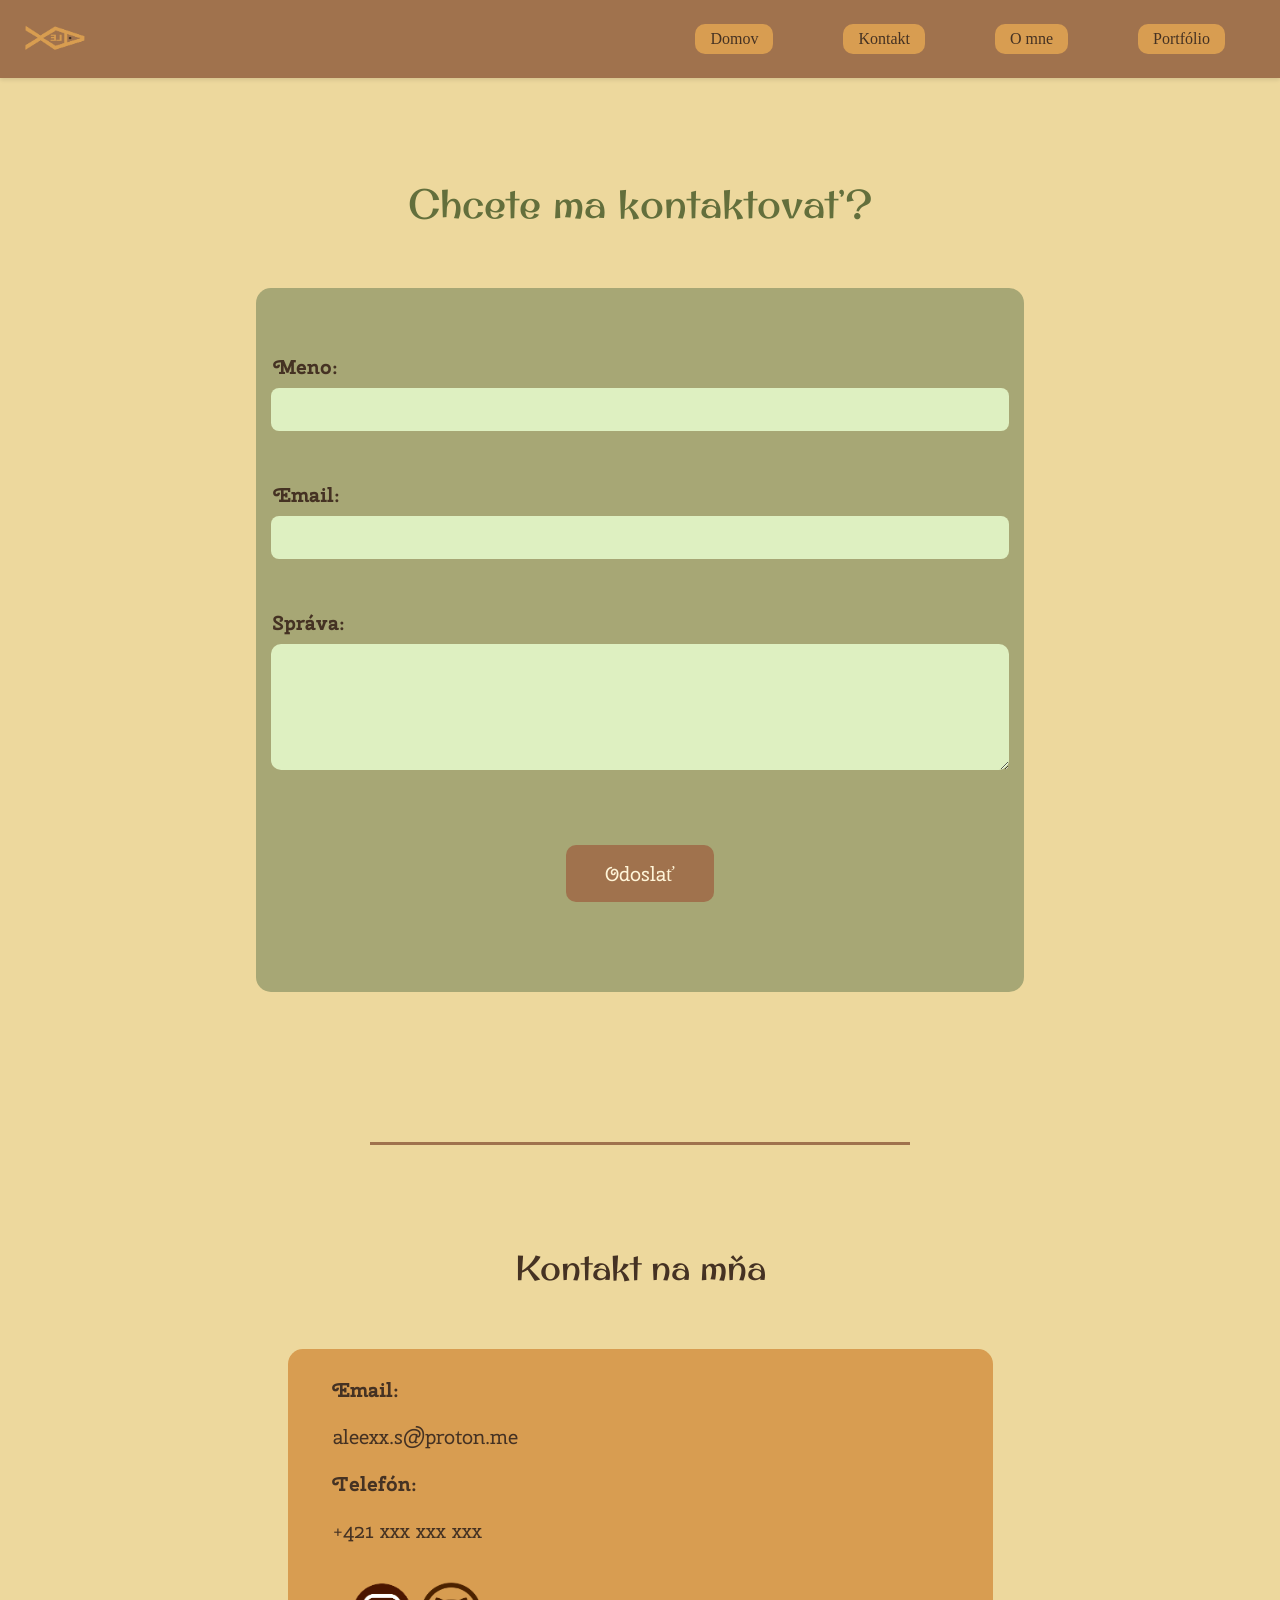
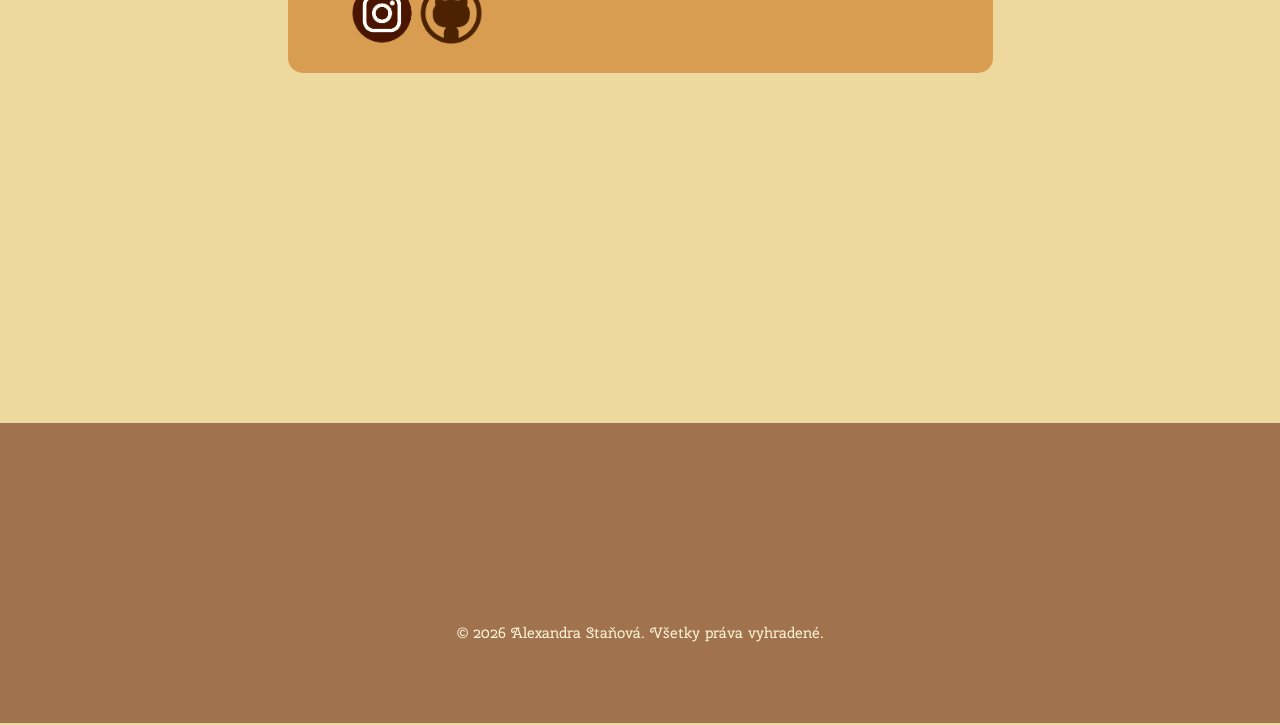
==== commit 4e8e6dbb: "." ====
--- a/kontakt.html
+++ b/kontakt.html
@@ -12,6 +12,9 @@
 <!--------------------------------------------------------------------->
     
     <header>
+
+        <img id="logo-stranky" src="icons/1000014231.png" alt="logo" width="60px">
+
         <button type="button" class="nav-toggle" aria-expanded="false" aria-controls="site-navigation" aria-label="Otvoriť menu">☰</button>
         <nav id="site-navigation" class="site-nav" aria-label="Hlavná navigácia">
             <a href="index.html" class="header-domov">Domov</a>
--- a/assets/css/style.css
+++ b/assets/css/style.css
@@ -46,6 +46,11 @@
     position: sticky;
     top: 0;
     z-index: 100;
+    display:flex;
+    justify-content:flex-end;
+    align-items:center;
+    gap:15px;
+    box-shadow: 0 2px 4px rgba(0, 0, 0, 0.1);
 }
 .nav-toggle{
     display: inline-flex;
@@ -281,9 +286,11 @@
 .border-nazov{
     background-color: var(--primarna-border-nav);
     text-align: center;
-    border-radius: 10px;
-    padding-top: 2px;
+    border-radius: 5px;
+    margin-right: 10px;
+    margin-left: 10px;
     font-size: 14px;
+    
 }
 .border-popis{
     background-color: var(--primarna-border-nav);
@@ -643,7 +650,7 @@
     padding-left: 15px;
     border-radius: 15px;
     padding-top: 5px;
-    padding-left: 20px;
+    padding-left: 0px;
     padding-right: 100px;
     font-size: 14px;
 }
@@ -683,18 +690,27 @@
 
 
 @media (min-width: 768px){
+    
     .kontakt-nadpis{
         text-align: left;
+        font-size: 40px;
+        text-align: center;
+        margin-top: 100px;
+        margin-bottom: 60px;
+        font-weight: 500;
     }
 
     form{
-        margin-left: auto;
-        margin-right: auto;
-        width: min(560px, calc(100% - 40px));
+        margin: 0 auto;
+        padding-top: 65px;
+        padding-bottom: 90px;
+        max-width: 60%;
+        /*width: min(560px, calc(100% - 40px));*/
         display: flex;
         flex-direction: column;
         align-items: center;
-        text-align: center;
+        text-align: left;
+        margin-bottom: 150px;
     }
 
     .labels-kontakt,
@@ -702,13 +718,57 @@
     textarea,
     button{
         width: 100%;
-        max-width: 480px;
+        max-width: 800px;
         box-sizing: border-box;
+        font-size: 20px;
+    }
+    button{
+        margin-top: 50px;
+        margin-right: auto;
+        margin-left: auto;
+        padding-top: 15px;
+        padding-bottom: 15px;
+        width: 20%;
+    }
+    input{
+        margin-bottom: 50px;
+    }
+    textarea{
+        padding-bottom: 70px;
+    }
+    
+
+    #kontakt-border{
+        margin-left: 370px;
+        margin-right: 370px;
+        font-size: 35px;
+        font-weight: 500;
+        text-align: center;
+        padding-top: 100px;
+        margin-bottom: 60px;
+    }
+
+    .mail-telefon{
+        width: min(560px, calc(100% - 40px));
+        margin: 40px auto 0;
+        padding-left: 45px;
+        padding-top: 7px;
+        padding-bottom: 7px;
+        /*padding-right: 20px;*/
+    }
+    .kontakt-nazvy{
+        font-size: 20px;
+    }
+
+    #ikonky{
+        margin: auto;
+        padding-top: -50px;
+        width: 150px;
     }
 
     header{
         display: flex;
-        justify-content: flex-end;
+        justify-content: space-between;
         align-items: center;
         gap: 30px;
     }
@@ -716,9 +776,41 @@
     .site-nav{
         display: flex;
         flex-direction: row;
-        gap: 30px;
+        gap: 70px;
         margin-top: 0;
-    }
+        margin-right: 40px;
+    }
+    .header-domov{
+        padding-top: 6px;
+        padding-bottom: 6px;
+        padding-right: 15px;
+        padding-left: 15px;
+        border-radius: 10px;
+    }
+    .header-kontakt{
+        padding-top: 6px;
+        padding-bottom: 6px;
+        padding-right: 15px;
+        padding-left: 15px;
+        border-radius: 10px;
+    }
+    .header-omne{
+        padding-top: 6px;
+        padding-bottom: 6px;
+        padding-right: 15px;
+        padding-left: 15px;
+        border-radius: 10px;
+    }
+    .header-portfolio{
+        padding-top: 6px;
+        padding-bottom: 6px;
+        padding-right: 15px;
+        padding-left: 15px;
+        border-radius: 10px;
+    }
+    
+
+
 
     .nav-toggle{
         display: none;
@@ -742,10 +834,10 @@
     }
 
     .hero-image img{
-        width: 280px;
+        width: 381px;
         height: auto;
         display: block;
-        margin-right: 20px;
+    /* margin-right: 20px;*/
     }
 
     .hero-text{
@@ -758,12 +850,13 @@
         font-size: 500px;
     }
     .farba-mena{
-        font-size: 40px;
-        letter-spacing: 25px;
+        font-size: 70px;
+        letter-spacing: 30px;
         font-weight: 500;
     }
     .farba-portfolio{
-        font-size: 68px;
+        font-size: 120px;
+        font-weight: 500;
     }
 
     .domov-popis{
@@ -771,13 +864,15 @@
         font-size: 15px;
         padding: 14px 18px;
         margin-left: -5px;
+        
     }
 
     #id-viac-omne{
-        font-size: 23px;
+        margin-top: 100px;
+        font-size: 33px;
     }
     .o-mne{
-        font-size: 16px;
+        font-size: 20px;
         padding-left: 10px;
         padding-right: 10px;
         padding-top: 10px;
@@ -786,23 +881,39 @@
     }
 
     .sekcia-viac-omne{
-        margin-left: 80px;
-        margin-right: 80px;
-    }
+        margin-left: 350px;
+        margin-right: 350px;
+        margin-bottom: 250px;
+    }
+
+
+    .viac-projektov{
+        font-size: 20px;
+        margin-bottom: 30px;
+    }
+
 
     .naj-projekty-nadpis{
-        font-size: 25px;
-        padding-top: 12px;
-        padding-bottom: 12px;
-        margin-left: 210px;
-        margin-right: 210px;
+        font-size: 30px;
+        padding-top: 15px;
+        padding-bottom: 15px;
+        margin-left: 560px;
+        margin-right: 560px;
         border-radius: 12px;
+        text-align: center;
     }
 
     .naj-projekty{
         grid-template-columns: repeat(2, 1fr);
         align-items: start;
         gap: 30px;
+        max-width: 100%;
+        
+    }
+    .projekt-karta{
+        border-bottom: none;
+        padding-bottom: 0;
+        
     }
 
     .projekt-karta{
@@ -815,8 +926,10 @@
     }
 
     .obrazky{
-        width: 200px;
+        width: 300px;
         margin: 0 auto;
+        margin-top: 50px;
+        margin-bottom: 30px;
     }
 
     .projekt-text{
@@ -831,7 +944,7 @@
     .border-nazov{
         padding-right: 15px;
         padding-left: 15px;
-        font-size: 17px;
+        font-size: 20px;
     }
 
     .border-popis{
@@ -851,31 +964,59 @@
     .projekty-uvod{
         text-align: left;
         max-width: 1100px;
-        margin: 0 auto 90px;
+        margin-left: 90px;
         padding: 0 40px;
-    }
-
-    .projekty-portfolio,
+        
+    }
+
+    .projekty-portfolio{
+        text-align: left;
+        margin-left: 0;
+        margin-right: 0;
+        font-size: 80px;
+        font-weight: 500;
+        margin-top: 80px;
+    }
+
     .portfolio-text{
         text-align: left;
         margin-left: 0;
-        margin-right: 0;
+        margin-right: 250px;
+        margin-top: -18px;
+        font-size: 20px;
+        padding-top: 25px;
+        padding-bottom: 25px;
+        padding-right: 20px;
+        padding-left: 25px;
+        margin-bottom: 80px;
     }
 
     .projekty-grid{
         display: grid;
         grid-template-columns: repeat(2, minmax(0, 1fr));
-        gap: 28px;
         max-width: 1100px;
         margin: 0 auto 80px;
         padding: 0 40px;
         align-items: start;
-    }
+        margin-bottom: 300px;
+    }
+
+    .portfolio-projekty-border{
+        display: grid;
+        grid-template-columns: repeat(2, minmax(0, 1fr));
+        gap: 28px;
+        grid-column: 1 / -1;
+        border-bottom: solid var(--primarna-header-footer-sekcie);
+        padding-bottom: 50px;
+        margin-top: 100px;
+    }
+    
+
 
     .projekty-sekcie{
         margin: 0;
         padding: 18px 16px 8px;
-        border-radius: 14px;
+        border-radius: 30px;
         border-bottom: none;
         box-sizing: border-box;
         display: flex;
@@ -883,6 +1024,14 @@
         align-items: center;
     }
 
+    .projekty-nazvy{
+        padding-top: 10px;
+        padding-bottom: 10px;
+        padding-right: 50px;
+        padding-left: 50px;
+        border-radius: 10px;
+    }
+
     .projekty-sekcie .obrazky2{
         order: 1;
     }
@@ -902,8 +1051,12 @@
         margin-right: 50px;
     }
 
+    .projekty-popis{
+        font-size: 20px;
+    }
+
     .obrazky2{
-        width: 220px;
+        width: 300px;
         margin-bottom: 8px;
     }
 
@@ -928,34 +1081,58 @@
     }
 
     .meno-o-mne{
-        margin-top: 0;
-        font-size: 36px;
+        margin-top: 20px;
+        font-size: 50px;
         text-align: center;
+        font-weight: 500;
+        margin-bottom: 90px;
     }
 
     #pfp{
         display: block;
-        width: 220px;
+        width: 300px;
         margin: 0 auto;
         flex-shrink: 0;
+        margin-top: 50px;
+        margin-bottom: 20px;
     }
 
     .nadpis-o-mne{
         max-width: 1100px;
         margin: 30px auto 0;
         padding: 0 40px;
-        font-size: 30px;
+        font-size: 40px;
+        font-weight: 600;
+        margin-top: 50px;
     }
 
     .zručnosti-kvety{
         grid-template-columns: repeat(3, 1fr);
-        gap: 18px;
-        max-width: 960px;
-        margin: 0 auto 40px;
+        gap: 30px;
+        padding-bottom: 80px;
+        /*max-width: 960px;*/
+        margin-left: auto;
+        margin-right: auto;
+        
+    }
+
+    .zručnosti-sekcia{
+        margin-bottom: 300px;
+        margin-right: 280px;
+        margin-left: 280px;
+    }
+
+    .zručnosti-nadpis{
+        font-size: 30px;
+        margin-top: 140px;
+        margin-bottom: 100px;
+        margin-right: 300px;
+        margin-left: 300px;
     }
 
     .zručnosti-kvety img{
-        width: 150px;
+        width: 300px;
+        
     }
 
     .o-mne-paragraphy{
@@ -963,26 +1140,37 @@
         flex-direction: row;
         flex-wrap: nowrap;
         align-items: stretch;
-        gap: 20px;
+        gap: 40px;
         max-width: 1100px;
         margin: 0 auto;
         padding: 0 40px;
+        margin-bottom: 150px;
     }
 
     .o-mne-p{
         flex: 1 1 0;
         min-width: 0;
         margin: 20px 0 0;
+        padding-top: 10px;
+        padding-bottom: 10px;
+        padding-right: 30px;
+        padding-left: 30px;
         box-sizing: border-box;
+    }
+
+    p{
+        font-size: 20px;
     }
 
     .border-kontakt{
         justify-content: center;
-        margin-left: 80px;
-        margin-right: 80px;
         align-items: center;
         flex-wrap: wrap;
         gap: 12px;
+        margin-right: 350px;
+        margin-left: 350px;
+        margin-bottom: 200px;
+        margin-top: 250px;
     }
 
     .border-kontakt #ozvite-sa-nadpis{
@@ -990,6 +1178,15 @@
         order: 1;
         text-align: center;
     }
+    #ozvite-sa-nadpis{
+        font-size: 35px;
+        font-weight: 500;
+        margin-bottom: 40px;
+        margin-top: 80px;
+    }
+    .kontaktovat{
+        font-size: 20px;
+    }
 
     .border-kontakt .kontaktovat{
         order: 2;
@@ -997,6 +1194,32 @@
 
     .border-kontakt img{
         order: 3;
+        width: 130px;
+    }
+
+    footer{
+        font-size: 15px;
+        padding-top: 200px;
+    }
+
+    #logo-stranky{
+        margin-left: 10px;
+        text-align: start;
+        justify-content: start;
+        align-items: start;
+        
+    }
+
+    .projekty-riadok{
+        display: grid;
+        grid-template-columns: repeat(2, 1fr);
+        gap: 30px;
+        grid-column: 1 / -1;
+        border-bottom: solid var(--primarna-pozadie);
+        padding-bottom: 50px;
+        margin-right: 60px;
+        margin-left: 60px;
+        margin-bottom: 70px;
     }
 
 }
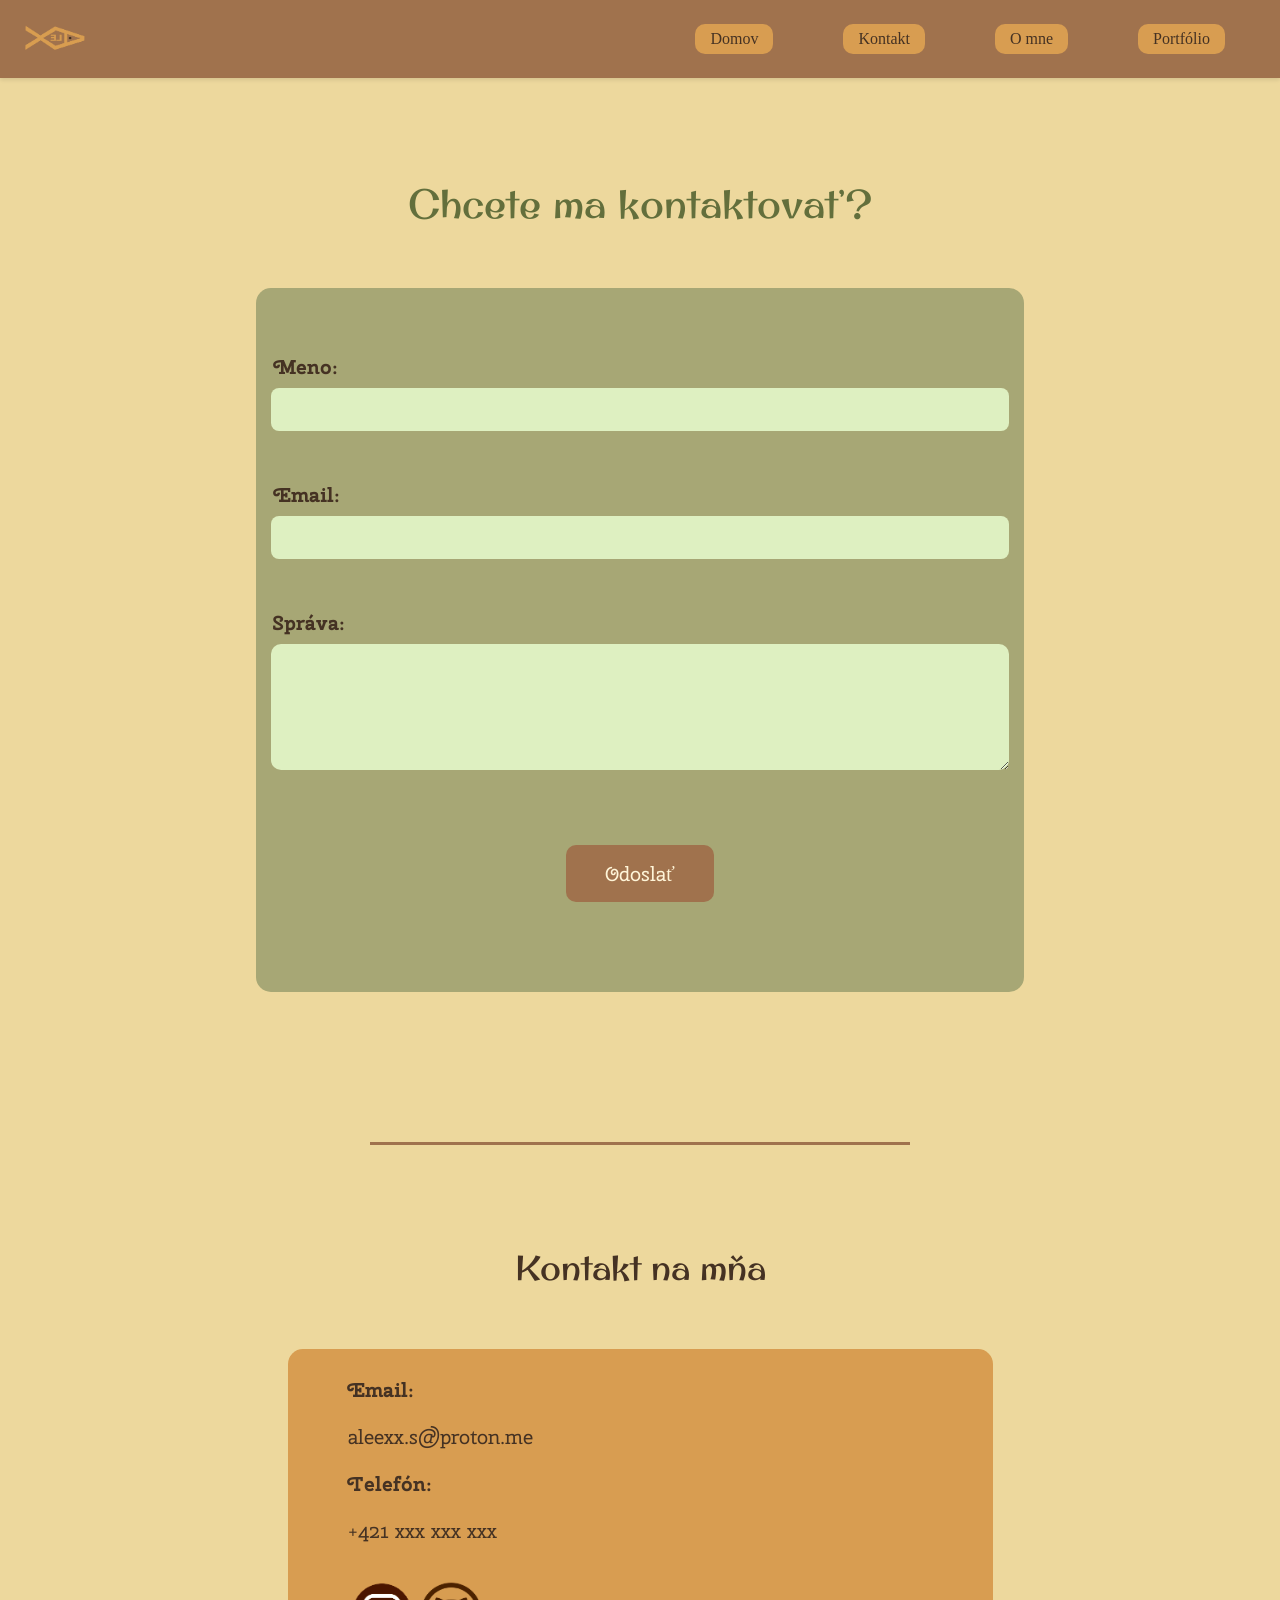
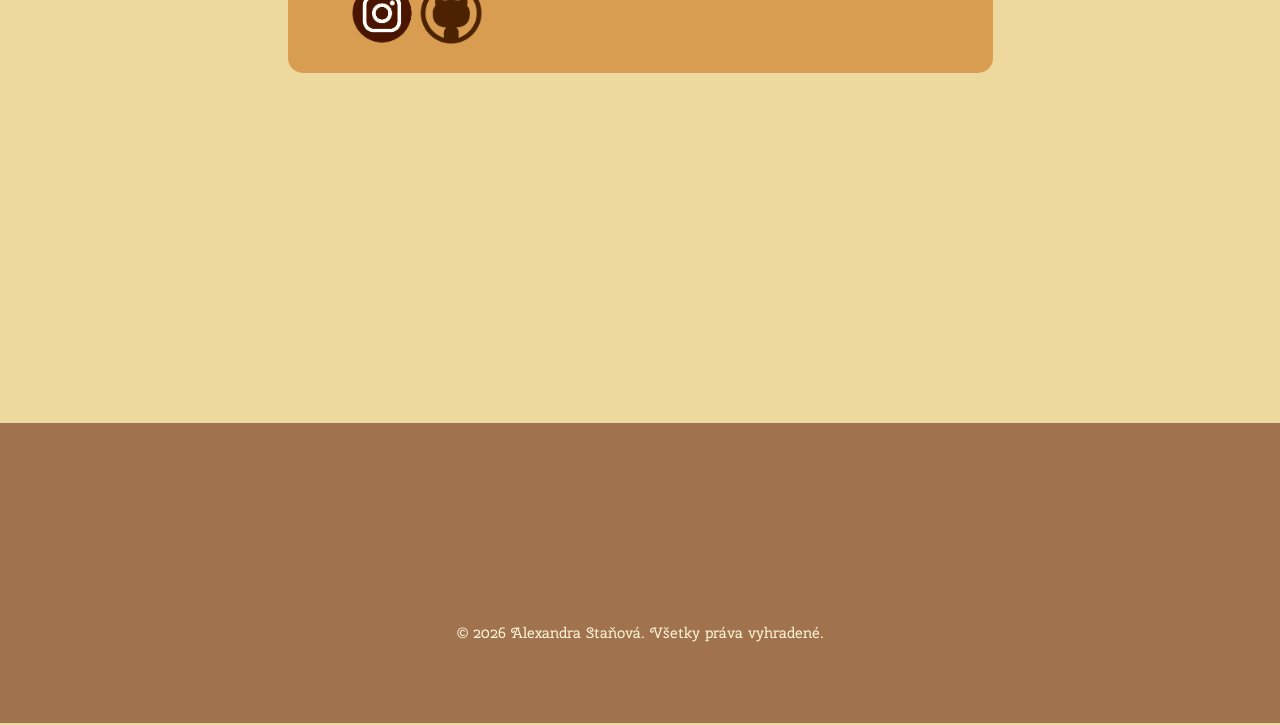
==== commit 6585e3b7: "." ====
--- a/kontakt.html
+++ b/kontakt.html
@@ -47,8 +47,8 @@
     <h3 id="kontakt-border">Kontakt na mňa</h3>
 
     <section class="mail-telefon">
-        <p class="kontakt-nazvy">Email:</p><p>aleexx.s@proton.me</p>
-        <p class="kontakt-nazvy">Telefón:</p><p>+421 xxx xxx xxx</p>
+        <p class="kontakt-nazvy">Email:</p><p class="kontakt-p">aleexx.s@proton.me</p>
+        <p class="kontakt-nazvy">Telefón:</p><p class="kontakt-p">+421 xxx xxx xxx</p>
         <img id="ikonky" src="icons/Group 53.png" alt="kontakty" width="90px" height="auto">
     </section>
 
--- a/assets/css/style.css
+++ b/assets/css/style.css
@@ -675,13 +675,20 @@
 }
 
 #ikonky{
-    margin-left: -15px;
+    margin-left: 7px;
 }
 
 .kontakt-nazvy{
     font-weight: bold;
     font-size: 15px;
-}
+    margin-left: 15px;
+}
+.kontakt-p{
+    margin-left: 15px;
+}
+
+
+
 
 /*---------------------------------------------------------------------------------------------*/
 
@@ -945,6 +952,7 @@
         padding-right: 15px;
         padding-left: 15px;
         font-size: 20px;
+        
     }
 
     .border-popis{
@@ -1025,11 +1033,8 @@
     }
 
     .projekty-nazvy{
-        padding-top: 10px;
-        padding-bottom: 10px;
-        padding-right: 50px;
-        padding-left: 50px;
-        border-radius: 10px;
+        width:280px;
+        box-sizing:border-box;
     }
 
     .projekty-sekcie .obrazky2{
@@ -1053,7 +1058,15 @@
 
     .projekty-popis{
         font-size: 20px;
-    }
+        width: 280px;
+        min-height: 170px;
+        box-sizing: border-box;
+        display:flex;
+        align-items:center;
+        justify-content:center;
+        text-align:center;
+    }
+
 
     .obrazky2{
         width: 300px;
